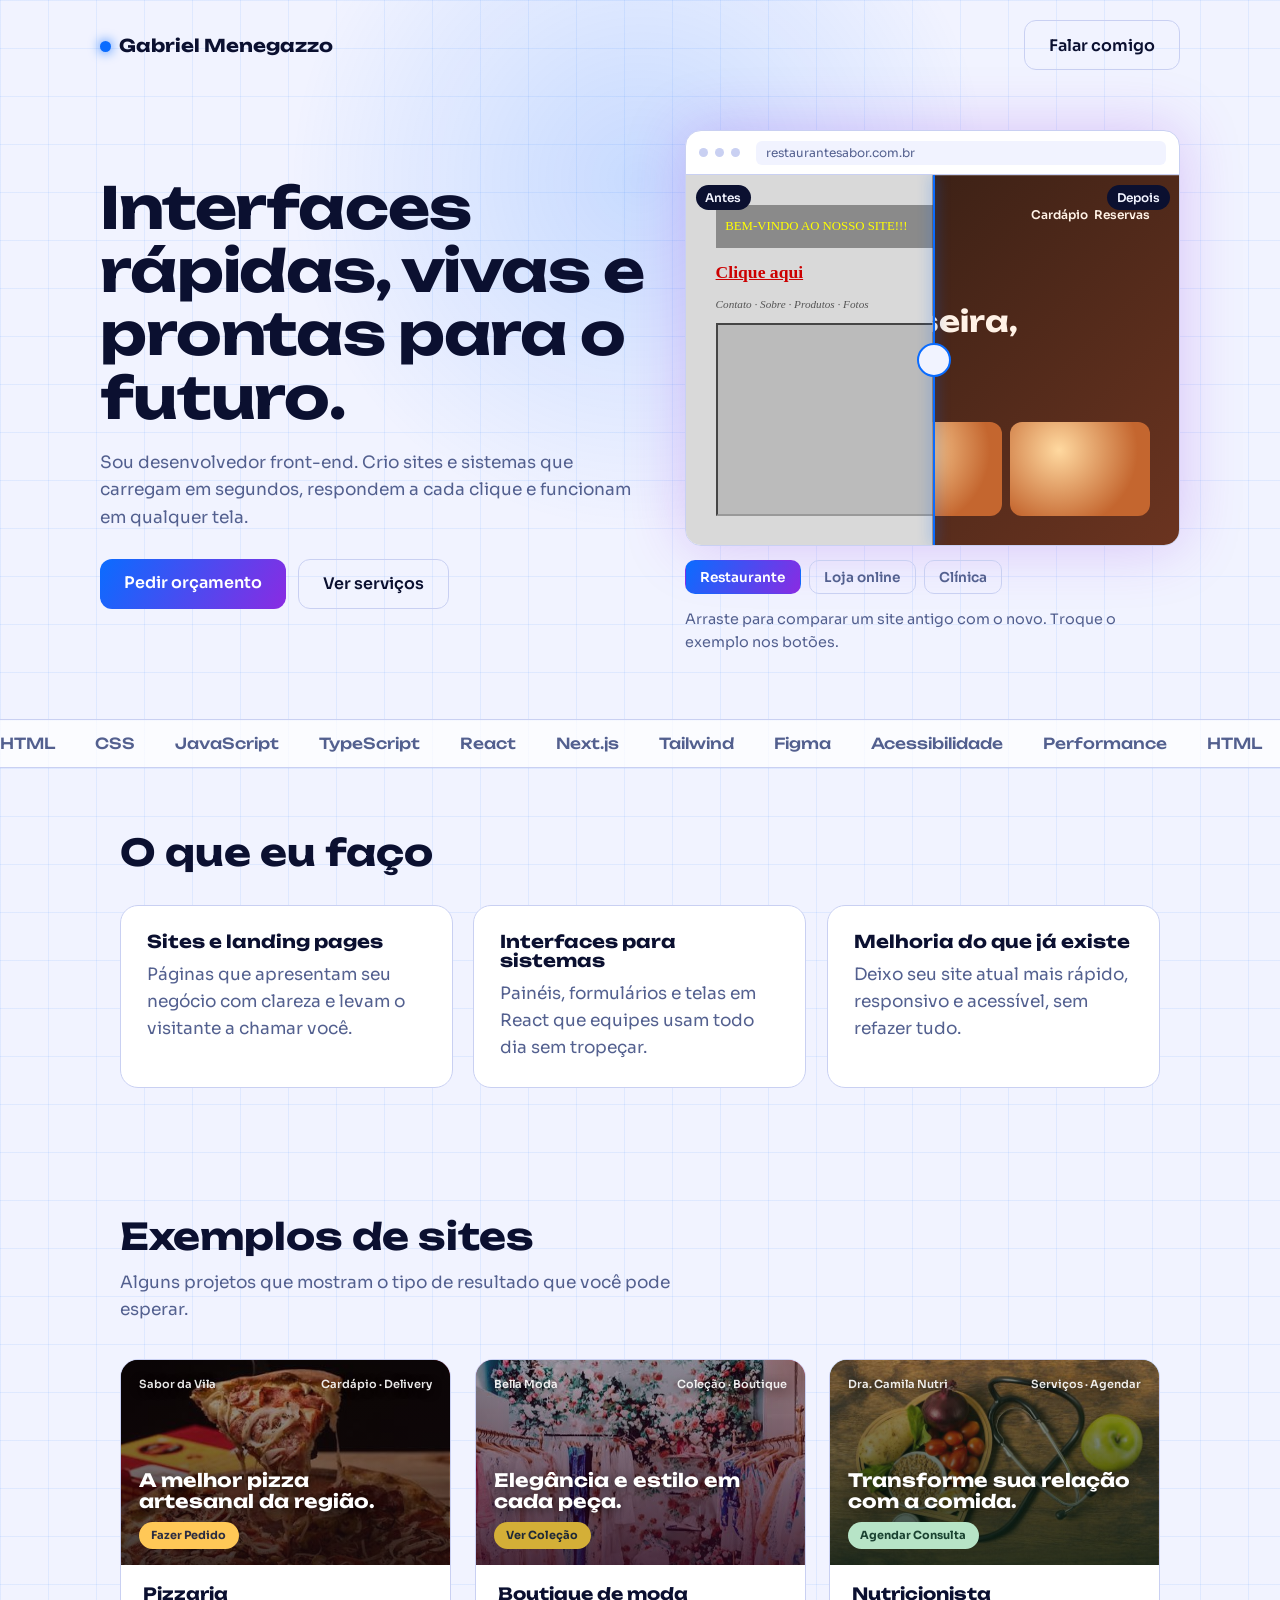
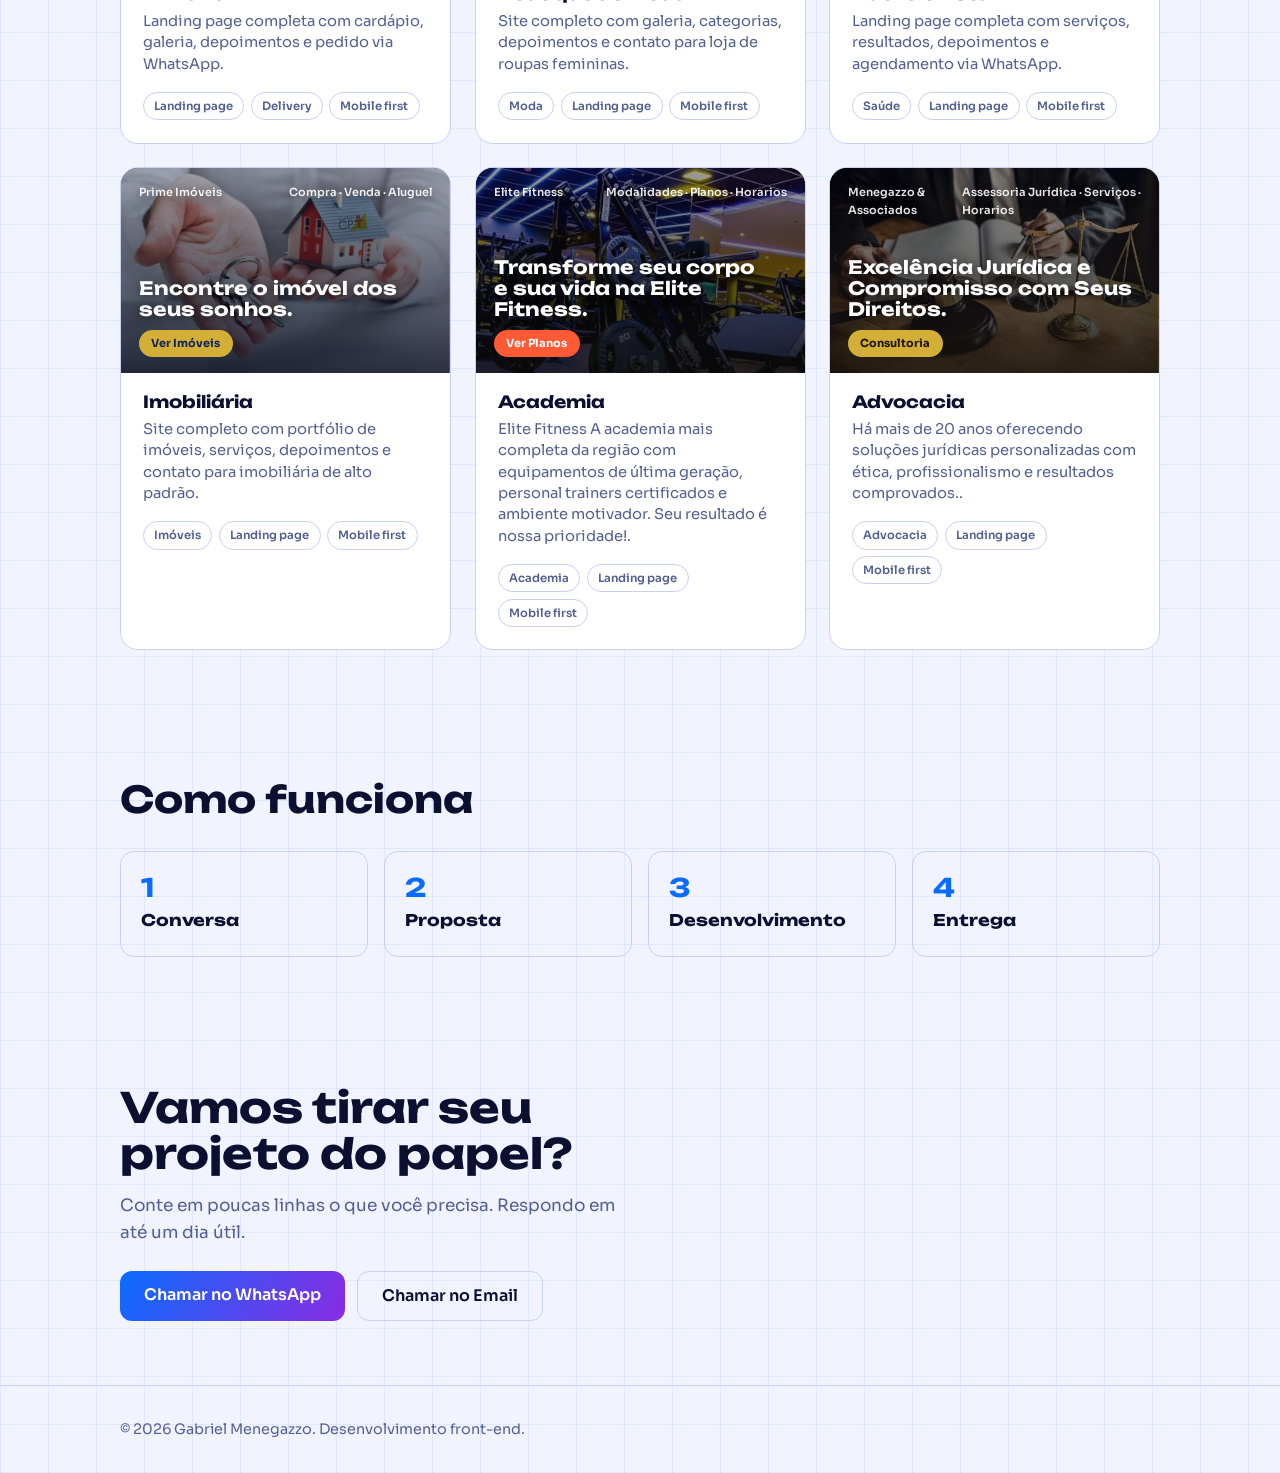
==== index.html @ 82e4b63a "Meu-Site" ====
<!doctype html>
<html lang="pt-BR">
  <head>
    <meta charset="utf-8" />
    <meta
      name="viewport"
      content="width=device-width, initial-scale=1, viewport-fit=cover"
    />
    <title>Gabriel Menegazzo · Desenvolvimento front-end</title>
    <link rel="preconnect" href="https://fonts.googleapis.com" />
    <link
      href="https://fonts.googleapis.com/css2?family=Unbounded:wght@500;700&family=Sora:wght@400;600&display=swap"
      rel="stylesheet"
    />
    <link rel="stylesheet" href="style.css" />
  </head>
  <body>
    <header class="top wrap">
      <a class="logo" href="#"><i></i>Gabriel Menegazzo</a>
      <a class="btn ghost" href="#contato">Falar comigo</a>
    </header>

    <main>
      <div class="wrap hero">
        <div>
          <h1
            id="h1"
            data-text="Interfaces rápidas, vivas e prontas para o futuro."
          >
            <span class="cursor">&nbsp;</span>
          </h1>
          <p>
            Sou desenvolvedor front-end. Crio sites e sistemas que carregam em
            segundos, respondem a cada clique e funcionam em qualquer tela.
          </p>
          <div class="cta">
            <a class="btn" href="#contato">Pedir orçamento</a>
            <a class="btn ghost" href="#servicos">Ver serviços</a>
          </div>
        </div>
        <div>
          <div class="tilt" id="heroTilt">
            <div class="browser">
              <div class="chrome">
                <i></i><i></i><i></i
                ><span id="url">restaurantesabor.com.br</span>
              </div>
              <div
                class="screens"
                style="--p: 50%"
                aria-label="Exemplos de sites"
              >
                <div class="pane before">
                  <div class="bar">BEM-VINDO AO NOSSO SITE!!!</div>
                  <b>Clique aqui</b><i>Contato · Sobre · Produtos · Fotos</i>
                  <div class="blk"></div>
                </div>
                <span class="tag l">Antes</span
                ><span class="tag r">Depois</span>
                <div class="knob"></div>
                <input
                  type="range"
                  min="0"
                  max="100"
                  value="50"
                  aria-label="Comparar antes e depois do site"
                />
                <div class="scr s1 on" data-url="restaurantesabor.com.br">
                  <div class="sn">
                    <span>Sabor da Serra</span
                    ><span>Cardápio&nbsp;&nbsp;Reservas</span>
                  </div>
                  <h4>Cozinha caseira, mesa cheia.</h4>
                  <span class="pill">Reservar mesa</span>
                  <div class="r3"><span></span><span></span><span></span></div>
                </div>
                <div class="scr s2" data-url="lojaurbana.com.br">
                  <div class="sn">
                    <span>Loja Urbana</span
                    ><span>Novidades&nbsp;&nbsp;Carrinho (2)</span>
                  </div>
                  <div class="r4">
                    <div><span></span><b></b></div>
                    <div><span></span><b></b></div>
                    <div><span></span><b></b></div>
                    <div><span></span><b></b></div>
                  </div>
                </div>
                <div class="scr s3" data-url="clinicavida.com.br">
                  <div class="sn">
                    <span>Clínica Vida</span
                    ><span>Especialidades&nbsp;&nbsp;Agendar</span>
                  </div>
                  <h4>Cuidado de verdade, sem fila.</h4>
                  <span class="pill t">Agendar consulta</span>
                  <div class="svc3">
                    <span>Clínico geral</span><span>Pediatria</span
                    ><span>Exames</span>
                  </div>
                </div>
              </div>
            </div>
            <div class="thumbs">
              <button type="button" aria-pressed="true">Restaurante</button
              ><button type="button" aria-pressed="false">Loja online</button
              ><button type="button" aria-pressed="false">Clínica</button>
            </div>
          </div>
          <p style="font-size: 0.9rem; margin: 0.9rem 0 0">
            Arraste para comparar um site antigo com o novo. Troque o exemplo
            nos botões.
          </p>
        </div>
      </div>

      <div class="ticker" aria-label="Tecnologias que uso">
        <div id="tk"></div>
      </div>

      <section id="servicos">
        <div class="wrap">
          <h2 class="t">O que eu faço</h2>
          <div class="svc">
            <div class="card tilt">
              <h3>Sites e landing pages</h3>
              <p>
                Páginas que apresentam seu negócio com clareza e levam o
                visitante a chamar você.
              </p>
            </div>
            <div class="card tilt">
              <h3>Interfaces para sistemas</h3>
              <p>
                Painéis, formulários e telas em React que equipes usam todo dia
                sem tropeçar.
              </p>
            </div>
            <div class="card tilt">
              <h3>Melhoria do que já existe</h3>
              <p>
                Deixo seu site atual mais rápido, responsivo e acessível, sem
                refazer tudo.
              </p>
            </div>
          </div>
        </div>
      </section>

      <section id="projetos">
        <div class="wrap">
          <h2 class="t">Exemplos de sites</h2>
          <p class="section-desc">
            Alguns projetos que mostram o tipo de resultado que você pode
            esperar.
          </p>

          <div class="projects">
            <a
              class="project-link"
              href="sabor-da-vila/"
              target="_blank"
              rel="noopener noreferrer"
            >
              <article class="project-card tilt">
                <div class="project-preview s-pizza">
                  <div class="sn">
                    <span>Sabor da Vila</span>
                    <span>Cardápio · Delivery</span>
                  </div>
                  <h4>A melhor pizza artesanal da região.</h4>
                  <span class="pill pizza">Fazer Pedido</span>
                </div>
                <div class="project-info">
                  <h3>Pizzaria</h3>
                  <p>
                    Landing page completa com cardápio, galeria, depoimentos e
                    pedido via WhatsApp.
                  </p>
                  <div class="tags">
                    <span>Landing page</span>
                    <span>Delivery</span>
                    <span>Mobile first</span>
                  </div>
                </div>
              </article>
            </a>

            <a
              class="project-link"
              href="bella-moda/"
              target="_blank"
              rel="noopener noreferrer"
            >
              <article class="project-card tilt">
                <div class="project-preview s-moda">
                  <div class="sn">
                    <span>Bella Moda</span>
                    <span>Coleção · Boutique</span>
                  </div>
                  <h4>Elegância e estilo em cada peça.</h4>
                  <span class="pill moda">Ver Coleção</span>
                </div>
                <div class="project-info">
                  <h3>Boutique de moda</h3>
                  <p>
                    Site completo com galeria, categorias, depoimentos e contato
                    para loja de roupas femininas.
                  </p>
                  <div class="tags">
                    <span>Moda</span>
                    <span>Landing page</span>
                    <span>Mobile first</span>
                  </div>
                </div>
              </article>
            </a>

            <a
              class="project-link"
              href="dra-camila-nutri/"
              target="_blank"
              rel="noopener noreferrer"
            >
              <article class="project-card tilt">
                <div class="project-preview s-nutri">
                  <div class="sn">
                    <span>Dra. Camila Nutri</span>
                    <span>Serviços · Agendar</span>
                  </div>
                  <h4>Transforme sua relação com a comida.</h4>
                  <span class="pill nutri">Agendar Consulta</span>
                </div>
                <div class="project-info">
                  <h3>Nutricionista</h3>
                  <p>
                    Landing page completa com serviços, resultados, depoimentos
                    e agendamento via WhatsApp.
                  </p>
                  <div class="tags">
                    <span>Saúde</span>
                    <span>Landing page</span>
                    <span>Mobile first</span>
                  </div>
                </div>
              </article>
            </a>

            <a
              class="project-link"
              href="prime-imoveis/"
              target="_blank"
              rel="noopener noreferrer"
            >
              <article class="project-card tilt">
                <div class="project-preview s-imovel">
                  <div class="sn">
                    <span>Prime Imóveis</span>
                    <span>Compra · Venda · Aluguel</span>
                  </div>
                  <h4>Encontre o imóvel dos seus sonhos.</h4>
                  <span class="pill imovel">Ver Imóveis</span>
                </div>
                <div class="project-info">
                  <h3>Imobiliária</h3>
                  <p>
                    Site completo com portfólio de imóveis, serviços,
                    depoimentos e contato para imobiliária de alto padrão.
                  </p>
                  <div class="tags">
                    <span>Imóveis</span>
                    <span>Landing page</span>
                    <span>Mobile first</span>
                  </div>
                </div>
              </article>
            </a>

            <a
              class="project-link"
              href="./academia/"
              target="_blank"
              rel="noopener noreferrer"
            >
              <article class="project-card tilt">
                <div class="project-preview s-academia">
                  <div class="sn">
                    <span>Elite Fitness</span>
                    <span>Modalidades · Planos · Horarios</span>
                  </div>
                  <h4>Transforme seu corpo e sua vida na Elite Fitness.</h4>
                  <span class="pill academia">Ver Planos</span>
                </div>
                <div class="project-info">
                  <h3>Academia</h3>
                  <p>
                    Elite Fitness A academia mais completa da região com
                    equipamentos de última geração, personal trainers
                    certificados e ambiente motivador. Seu resultado é nossa
                    prioridade!.
                  </p>
                  <div class="tags">
                    <span>Academia</span>
                    <span>Landing page</span>
                    <span>Mobile first</span>
                  </div>
                </div>
              </article>
            </a>

            <a
              class="project-link"
              href="./advocacia/"
              target="_blank"
              rel="noopener noreferrer"
            >
              <article class="project-card tilt">
                <div class="project-preview s-advocacia">
                  <div class="sn">
                    <span>Menegazzo & Associados</span>
                    <span>Assessoria Jurídica · Serviços · Horarios</span>
                  </div>
                  <h4>Excelência Jurídica e Compromisso com Seus Direitos.</h4>
                  <span class="pill advocacia">Consultoria</span>
                </div>
                <div class="project-info">
                  <h3>Advocacia</h3>
                  <p>
                    Há mais de 20 anos oferecendo soluções jurídicas
                    personalizadas com ética, profissionalismo e resultados
                    comprovados..
                  </p>
                  <div class="tags">
                    <span>Advocacia</span>
                    <span>Landing page</span>
                    <span>Mobile first</span>
                  </div>
                </div>
              </article>
            </a>
          </div>
        </div>
      </section>

      <section>
        <div class="wrap">
          <h2 class="t">Como funciona</h2>
          <ol class="steps">
            <li tabindex="0">
              <h3>Conversa</h3>
              <p>Entendo seu objetivo, seu público e o prazo.</p>
            </li>
            <li tabindex="0">
              <h3>Proposta</h3>
              <p>Você recebe escopo, valor e data de entrega por escrito.</p>
            </li>
            <li tabindex="0">
              <h3>Desenvolvimento</h3>
              <p>Mostro o andamento a cada etapa para você opinar cedo.</p>
            </li>
            <li tabindex="0">
              <h3>Entrega</h3>
              <p>Site publicado, testado no celular e com suporte inicial.</p>
            </li>
          </ol>
        </div>
      </section>

      <section id="contato">
        <div class="wrap contact">
          <h2>Vamos tirar seu projeto do papel?</h2>
          <p>
            Conte em poucas linhas o que você precisa. Respondo em até um dia
            útil.
          </p>
          <div class="cta">
            <a class="btn" id="zap2" href="https://wa.me/5549999310791"
              >Chamar no WhatsApp</a
            >
            <a
              class="btn ghost"
              href="https://mail.google.com/mail/?view=cm&to=gabrielmenegazzo12@gmail.com&su=Or%C3%A7amento%20de%20site"
              target="_blank"
              rel="noopener"
              >Chamar no Email</a
            >
          </div>
        </div>
      </section>
    </main>

    <footer>
      <div class="wrap">
        © 2026 Gabriel Menegazzo. Desenvolvimento front-end.
      </div>
    </footer>
    <script src="script.js"></script>
    <video class="bg-video" autoplay muted loop playsinline>
      <source src="./devcity-tech-background-motion.mp4" type="video/mp4" />
    </video>
  </body>
</html>
---- style.css ----
:root {
  color-scheme: dark;
  --bg: #070a1f;
  --surface: #0e1330;
  --ink: #e8ecff;
  --muted: #8f9ac4;
  --line: #232b5c;
  --a: #3df0ff;
  --b: #b45cff;
  --on-a: #04121a;
  --grid: rgba(61, 240, 255, 0.07);
  box-sizing: border-box;
  padding-top: env(safe-area-inset-top, 0px);
  padding-bottom: env(safe-area-inset-bottom, 0px);
}
@media (prefers-color-scheme: light) {
  :root:not([data-theme="dark"]) {
    color-scheme: light;
    --bg: #f1f3ff;
    --surface: #fff;
    --ink: #0b1030;
    --muted: #53608f;
    --line: #c9d0f2;
    --a: #0a6cff;
    --b: #8a2be2;
    --on-a: #fff;
    --grid: rgba(10, 108, 255, 0.08);
  }
}
:root[data-theme="light"] {
  color-scheme: light;
  --bg: #f1f3ff;
  --surface: #fff;
  --ink: #0b1030;
  --muted: #53608f;
  --line: #c9d0f2;
  --a: #0a6cff;
  --b: #8a2be2;
  --on-a: #fff;
  --grid: rgba(10, 108, 255, 0.08);
}
*,
*::before,
*::after {
  box-sizing: border-box;
}
html {
  scroll-behavior: smooth;
  scroll-padding-top: env(safe-area-inset-top, 0px);
}
body {
  margin: 0;
  background: var(--bg);
  color: var(--ink);
  font:
    400 1.0625rem/1.6 Sora,
    system-ui,
    sans-serif;
  overflow-x: hidden;
  background-image:
    linear-gradient(var(--grid) 1px, transparent 1px),
    linear-gradient(90deg, var(--grid) 1px, transparent 1px);
  background-size: 48px 48px;
}
body::before {
  content: "";
  position: fixed;
  inset: 0;
  pointer-events: none;
  z-index: 0;
  background: radial-gradient(
    500px circle at var(--gx, 50%) var(--gy, 20%),
    color-mix(in srgb, var(--a) 18%, transparent),
    transparent 70%
  );
}
main,
header,
footer {
  position: relative;
  z-index: 1;
}
h1,
h2,
h3 {
  font-family: Unbounded, Sora, system-ui, sans-serif;
  margin: 0;
  line-height: 1.1;
}
a {
  color: inherit;
}
:focus-visible {
  outline: 3px solid var(--a);
  outline-offset: 3px;
}
.wrap {
  max-width: 1080px;
  margin: 0 auto;
  padding: 0 1.25rem;
}
header.top {
  display: flex;
  justify-content: space-between;
  align-items: center;
  padding: 1.25rem 0;
}
.logo {
  font:
    700 1.1rem Unbounded,
    sans-serif;
  text-decoration: none;
}
.logo i {
  display: inline-block;
  width: 0.7rem;
  height: 0.7rem;
  background: var(--a);
  border-radius: 50%;
  margin-right: 0.5rem;
  box-shadow: 0 0 12px var(--a);
}
.btn {
  display: inline-block;
  border: 0;
  cursor: pointer;
  font:
    600 1rem Sora,
    sans-serif;
  background: linear-gradient(120deg, var(--a), var(--b));
  color: var(--on-a);
  padding: 0.85rem 1.5rem;
  border-radius: 12px;
  text-decoration: none;
  transition:
    transform 0.2s,
    box-shadow 0.2s;
}
.btn:hover {
  transform: translateY(-2px);
  box-shadow: 0 8px 28px color-mix(in srgb, var(--a) 40%, transparent);
}
.btn.ghost {
  background: none;
  color: var(--ink);
  border: 1px solid var(--line);
}
.btn.ghost:hover {
  border-color: var(--a);
}
.hero {
  display: grid;
  gap: 2.5rem;
  padding: 2.5rem 0 4rem;
  grid-template-columns: 1fr;
}
@media (min-width: 880px) {
  .hero {
    grid-template-columns: 1.1fr 1fr;
    align-items: center;
  }
}
.hero h1 {
  font-size: clamp(2rem, 5vw, 3.6rem);
  font-weight: 700;
  letter-spacing: -0.02em;
  min-height: 3.3em;
}
.hero p {
  color: var(--muted);
  max-width: 34rem;
  margin: 1.25rem 0 1.75rem;
}
.cta {
  display: flex;
  gap: 0.75rem;
  flex-wrap: wrap;
}
.tilt {
  transform-style: preserve-3d;
  transition: transform 0.15s ease-out;
  will-change: transform;
}
.cmp {
  position: relative;
  aspect-ratio: 4/3;
  border-radius: 20px;
  overflow: hidden;
  border: 1px solid var(--line);
  background: var(--surface);
  user-select: none;
  box-shadow: 0 0 60px color-mix(in srgb, var(--b) 25%, transparent);
}
.pane {
  position: absolute;
  inset: 0;
  padding: 6%;
  display: flex;
  flex-direction: column;
  gap: 0.6rem;
}
.before {
  background: #d9d9d9;
  color: #222;
  font-family: "Times New Roman", serif;
}
.before .bar {
  background: #8a8a8a;
  height: 14%;
  display: flex;
  align-items: center;
  padding: 0 0.6rem;
  font-size: 0.8rem;
  color: #ff0;
}
.before b {
  font-size: 1.1rem;
  color: #c00;
  text-decoration: underline;
}
.before i {
  font-size: 0.7rem;
  color: #555;
}
.before .blk {
  background: #bbb;
  flex: 1;
  border: 2px inset #999;
}
.after {
  background: var(--surface);
  clip-path: inset(0 0 0 var(--p, 50%));
}
.after .nav {
  display: flex;
  justify-content: space-between;
  font-size: 0.8rem;
  font-weight: 600;
}
.after h3 {
  font-size: clamp(1rem, 2.8vw, 1.5rem);
}
.after .row {
  display: grid;
  grid-template-columns: repeat(3, 1fr);
  gap: 0.5rem;
  flex: 1;
}
.after .row span {
  background: var(--bg);
  border-radius: 10px;
  border: 1px solid var(--line);
}
.after .row span:first-child {
  background: linear-gradient(135deg, var(--a), var(--b));
}
.tag {
  position: absolute;
  top: 0.6rem;
  padding: 0.2rem 0.6rem;
  border-radius: 999px;
  font-size: 0.75rem;
  font-weight: 600;
  background: var(--ink);
  color: var(--bg);
  z-index: 2;
}
.tag.l {
  left: 0.6rem;
}
.tag.r {
  right: 0.6rem;
}
.cmp input {
  position: absolute;
  inset: 0;
  width: 100%;
  height: 100%;
  opacity: 0;
  cursor: ew-resize;
  margin: 0;
  z-index: 3;
}
.knob {
  position: absolute;
  top: 0;
  bottom: 0;
  left: var(--p, 50%);
  width: 2px;
  background: var(--a);
  box-shadow: 0 0 14px var(--a);
  z-index: 2;
  pointer-events: none;
}
.knob::after {
  content: "";
  position: absolute;
  top: 50%;
  left: 50%;
  width: 34px;
  height: 34px;
  transform: translate(-50%, -50%);
  border-radius: 50%;
  background: var(--bg);
  border: 2px solid var(--a);
}
.cmp:focus-within {
  outline: 3px solid var(--a);
}
.browser {
  border-radius: 16px;
  overflow: hidden;
  border: 1px solid var(--line);
  background: var(--surface);
  box-shadow: 0 0 60px color-mix(in srgb, var(--b) 25%, transparent);
}
.chrome {
  display: flex;
  align-items: center;
  gap: 0.4rem;
  padding: 0.6rem 0.8rem;
  border-bottom: 1px solid var(--line);
}
.chrome i {
  width: 0.6rem;
  height: 0.6rem;
  border-radius: 50%;
  background: var(--line);
}
.chrome span {
  margin-left: 0.6rem;
  flex: 1;
  font-size: 0.75rem;
  color: var(--muted);
  background: var(--bg);
  border-radius: 6px;
  padding: 0.15rem 0.6rem;
  white-space: nowrap;
  overflow: hidden;
  text-overflow: ellipsis;
}
.screens {
  position: relative;
  aspect-ratio: 4/3;
  overflow: hidden;
}
.screens input {
  position: absolute;
  inset: 0;
  width: 100%;
  height: 100%;
  opacity: 0;
  cursor: ew-resize;
  margin: 0;
  z-index: 3;
}
.screens:focus-within {
  outline: 3px solid var(--a);
  outline-offset: -3px;
}
.scr {
  position: absolute;
  inset: 0;
  padding: 6%;
  display: flex;
  flex-direction: column;
  gap: 0.7rem;
  opacity: 0;
  transform: scale(0.97);
  transition:
    opacity 0.5s,
    transform 0.5s;
  pointer-events: none;
}
.scr.on {
  opacity: 1;
  transform: none;
}
.scr {
  clip-path: inset(0 0 0 var(--p, 50%));
}
.sn {
  display: flex;
  justify-content: space-between;
  font-size: 0.75rem;
  font-weight: 600;
}
.s1 {
  background: linear-gradient(135deg, #2b1a12, #6b3420);
  color: #fff2e6;
}
.s1 h4 {
  margin: auto 0 0;
  font:
    700 clamp(1.1rem, 3.4vw, 1.8rem)/1.1 Unbounded,
    sans-serif;
  max-width: 14ch;
}
.pill {
  align-self: flex-start;
  background: #ffb347;
  color: #2b1a12;
  font-size: 0.75rem;
  font-weight: 600;
  padding: 0.35rem 0.9rem;
  border-radius: 99px;
}
.r3 {
  display: grid;
  grid-template-columns: repeat(3, 1fr);
  gap: 0.5rem;
  height: 30%;
}
.r3 span {
  border-radius: 12px;
  background: radial-gradient(circle at 35% 30%, #ffd9a0, #c4662f 70%);
}
.s2 {
  background: #f6f4ef;
  color: #1b1b1b;
}
.r4 {
  flex: 1;
  display: grid;
  grid-template-columns: repeat(2, 1fr);
  gap: 0.6rem;
}
.r4 > div {
  display: flex;
  flex-direction: column;
  gap: 0.35rem;
}
.r4 span {
  flex: 1;
  border-radius: 12px;
  background: linear-gradient(135deg, #ff6b6b, #ffb199);
}
.r4 > div:nth-child(2) span {
  background: linear-gradient(135deg, #2f4bff, #8fa2ff);
}
.r4 > div:nth-child(3) span {
  background: linear-gradient(135deg, #1db98a, #9be7cf);
}
.r4 > div:nth-child(4) span {
  background: linear-gradient(135deg, #ffd23f, #fff0a8);
}
.r4 b {
  height: 0.5rem;
  width: 55%;
  border-radius: 4px;
  background: #1b1b1b33;
}
.s3 {
  background: linear-gradient(160deg, #e3f6f3, #f8fffd);
  color: #0d3b3a;
}
.s3 h4 {
  margin: auto 0 0;
  font:
    700 clamp(1.1rem, 3.4vw, 1.8rem)/1.1 Unbounded,
    sans-serif;
  max-width: 15ch;
}
.pill.t {
  background: #0f9d8a;
  color: #fff;
}
.svc3 {
  display: grid;
  grid-template-columns: repeat(3, 1fr);
  gap: 0.5rem;
  height: 30%;
}
.svc3 span {
  position: relative;
  display: flex;
  align-items: flex-end;
  justify-content: center;
  padding: 0.35rem;
  border-radius: 12px;
  background: #fff;
  border: 1px solid #bfe5df;
  font-size: 0.65rem;
  font-weight: 600;
}
.svc3 span::before {
  content: "";
  position: absolute;
  left: 50%;
  top: 38%;
  width: 1.1rem;
  height: 1.1rem;
  transform: translate(-50%, -50%);
  background:
    linear-gradient(#0f9d8a, #0f9d8a) center/100% 30% no-repeat,
    linear-gradient(#0f9d8a, #0f9d8a) center/30% 100% no-repeat;
}
.thumbs {
  display: flex;
  gap: 0.5rem;
  margin-top: 0.9rem;
  flex-wrap: wrap;
}
.thumbs button {
  font:
    600 0.85rem Sora,
    sans-serif;
  color: var(--muted);
  background: none;
  border: 1px solid var(--line);
  border-radius: 10px;
  padding: 0.45rem 0.9rem;
  cursor: pointer;
}
.thumbs button[aria-pressed="true"] {
  color: var(--on-a);
  background: linear-gradient(120deg, var(--a), var(--b));
  border-color: transparent;
}
.ticker {
  overflow: hidden;
  border-block: 1px solid var(--line);
  padding: 0.9rem 0;
  background: color-mix(in srgb, var(--surface) 70%, transparent);
}
.ticker div {
  display: flex;
  gap: 2.5rem;
  width: max-content;
  animation: tk 28s linear infinite;
  font:
    500 0.95rem Unbounded,
    sans-serif;
  color: var(--muted);
}
.ticker:hover div {
  animation-play-state: paused;
}
@keyframes tk {
  to {
    transform: translateX(-50%);
  }
}
section {
  padding: 4rem 0;
}
h2.t {
  font-size: clamp(1.5rem, 3.6vw, 2.3rem);
  margin-bottom: 2rem;
  max-width: 30rem;
}
.svc {
  display: grid;
  gap: 1.25rem;
  grid-template-columns: repeat(auto-fit, minmax(250px, 1fr));
  perspective: 900px;
}
.card {
  position: relative;
  padding: 1.6rem;
  border-radius: 18px;
  background: var(--surface);
  border: 1px solid var(--line);
  overflow: hidden;
}
.card::before {
  content: "";
  position: absolute;
  inset: 0;
  background: radial-gradient(
    220px circle at var(--mx, 50%) var(--my, 50%),
    color-mix(in srgb, var(--a) 22%, transparent),
    transparent 70%
  );
  opacity: 0;
  transition: opacity 0.25s;
}
.card:hover::before {
  opacity: 1;
}
.card > * {
  position: relative;
}
.card h3 {
  font-size: 1.1rem;
  margin-bottom: 0.6rem;
}
.card p {
  margin: 0;
  color: var(--muted);
}
.calc {
  display: grid;
  gap: 1.5rem;
  grid-template-columns: 1fr;
  padding: 1.5rem;
  border-radius: 20px;
  border: 1px solid var(--line);
  background: var(--surface);
}
@media (min-width: 800px) {
  .calc {
    grid-template-columns: 1.2fr 1fr;
    padding: 2rem;
  }
}
.calc fieldset {
  border: 0;
  padding: 0;
  margin: 0 0 1.25rem;
}
.calc legend {
  font-weight: 600;
  margin-bottom: 0.6rem;
}
.opts {
  display: flex;
  flex-wrap: wrap;
  gap: 0.5rem;
}
.opts label {
  cursor: pointer;
}
.opts input {
  position: absolute;
  opacity: 0;
}
.opts span {
  display: inline-block;
  padding: 0.5rem 1rem;
  border-radius: 10px;
  border: 1px solid var(--line);
  transition: 0.2s;
}
.opts input:checked + span {
  background: linear-gradient(120deg, var(--a), var(--b));
  color: var(--on-a);
  border-color: transparent;
  font-weight: 600;
}
.opts input:focus-visible + span {
  outline: 3px solid var(--a);
  outline-offset: 2px;
}
.calc input[type="range"] {
  width: 100%;
  accent-color: var(--a);
}
.out {
  border-radius: 14px;
  padding: 1.5rem;
  background: var(--bg);
  border: 1px solid var(--line);
  display: flex;
  flex-direction: column;
  justify-content: center;
  gap: 0.4rem;
}
.out small {
  color: var(--muted);
}
.out strong {
  font:
    700 clamp(1.8rem, 5vw, 2.6rem) Unbounded,
    sans-serif;
  color: var(--a);
}
.out em {
  font-style: normal;
  margin-bottom: 1rem;
}
.steps {
  list-style: none;
  margin: 0;
  padding: 0;
  display: grid;
  gap: 1rem;
  counter-reset: s;
  grid-template-columns: repeat(auto-fit, minmax(210px, 1fr));
}
.steps li {
  counter-increment: s;
  padding: 1.25rem;
  border-radius: 14px;
  border: 1px solid var(--line);
  cursor: pointer;
  transition: 0.25s;
}
.steps li::before {
  content: counter(s);
  font:
    700 1.6rem Unbounded,
    sans-serif;
  color: var(--a);
}
.steps h3 {
  font-size: 1rem;
  margin: 0.4rem 0;
}
.steps p {
  margin: 0;
  color: var(--muted);
  font-size: 0.95rem;
  max-height: 0;
  opacity: 0;
  overflow: hidden;
  transition: 0.3s;
}
.steps li:hover,
.steps li:focus-within,
.steps li.on {
  border-color: var(--a);
  background: var(--surface);
}
.steps li:hover p,
.steps li:focus-within p,
.steps li.on p {
  max-height: 6rem;
  opacity: 1;
}
.contact h2 {
  font-size: clamp(1.6rem, 4vw, 2.6rem);
  max-width: 34rem;
  margin-bottom: 1rem;
}
.contact p {
  color: var(--muted);
  max-width: 32rem;
  margin: 0 0 1.5rem;
}
footer {
  padding: 2rem 0;
  color: var(--muted);
  font-size: 0.9rem;
  border-top: 1px solid var(--line);
}
.cursor {
  display: inline-block;
  width: 0.5ch;
  background: var(--a);
  margin-left: 2px;
  animation: bl 1s steps(1) infinite;
}
@keyframes bl {
  50% {
    opacity: 0;
  }
}
@media (prefers-reduced-motion: reduce) {
  .ticker div,
  .cursor {
    animation: none;
  }
  .tilt,
  .btn,
  .steps p {
    transition: none;
  }
  html {
    scroll-behavior: auto;
  }
}

.bg-video {
  position: fixed;
  inset: 0;
  width: 100%;
  height: 100%;
  object-fit: cover;
  z-index: -1;
  filter: brightness(0.35);
}
@media (prefers-reduced-motion: reduce) {
  .bg-video {
    display: none;
  }
}

/* ===== Catálogo de projetos ===== */
.section-desc {
  color: var(--muted);
  max-width: 36rem;
  margin: -1.2rem 0 2.2rem;
}

.projects {
  display: grid;
  gap: 1.5rem;
  grid-template-columns: repeat(auto-fit, minmax(280px, 1fr));
  perspective: 1000px;
}

.project-link {
  display: flex;
  text-decoration: none;
  color: inherit;
  cursor: pointer;
}

.project-card {
  background: var(--surface);
  border: 1px solid var(--line);
  border-radius: 18px;
  overflow: hidden;
  display: flex;
  flex-direction: column;
  width: 100%;
  transition:
    transform 0.2s,
    box-shadow 0.2s;
}

.project-card:hover {
  box-shadow: 0 12px 40px color-mix(in srgb, var(--a) 18%, transparent);
}

.project-preview {
  aspect-ratio: 16 / 10;
  padding: 1rem 1.1rem;
  display: flex;
  flex-direction: column;
  gap: 0.6rem;
  position: relative;
}

.project-preview .sn {
  font-size: 0.7rem;
}

.project-preview h4 {
  margin: auto 0 0;
  font:
    700 1.15rem/1.15 Unbounded,
    sans-serif;
  max-width: 14ch;
}

.project-preview .pill {
  align-self: flex-start;
  font-size: 0.7rem;
  padding: 0.3rem 0.8rem;
}

.project-preview .r4.mini {
  flex: 1;
  display: grid;
  grid-template-columns: repeat(2, 1fr);
  gap: 0.45rem;
  margin-top: 0.4rem;
}

.project-preview .r4.mini span {
  border-radius: 10px;
  height: 100%;
  min-height: 2.2rem;
}

.project-preview .r4.mini > div:nth-child(1) span {
  background: linear-gradient(135deg, #ff6b6b, #ffb199);
}
.project-preview .r4.mini > div:nth-child(2) span {
  background: linear-gradient(135deg, #2f4bff, #8fa2ff);
}
.project-preview .r4.mini > div:nth-child(3) span {
  background: linear-gradient(135deg, #1db98a, #9be7cf);
}
.project-preview .r4.mini > div:nth-child(4) span {
  background: linear-gradient(135deg, #ffd23f, #fff0a8);
}

.s1 {
  background: linear-gradient(135deg, #2b1a12, #6b3420);
  color: #fff2e6;
}
.s2 {
  background: #f6f4ef;
  color: #1b1b1b;
}
.s3 {
  background: linear-gradient(160deg, #e3f6f3, #f8fffd);
  color: #0d3b3a;
}
.s4 {
  background: linear-gradient(145deg, #1a1f2e, #2d3548);
  color: #e8ecff;
}
.s4 .pill.dark {
  background: var(--a);
  color: var(--on-a);
}

.project-info {
  padding: 1.25rem 1.35rem 1.4rem;
  display: flex;
  flex-direction: column;
  gap: 0.45rem;
  flex: 1;
}

.project-info h3 {
  font-size: 1.05rem;
}

.project-info p {
  margin: 0;
  color: var(--muted);
  font-size: 0.92rem;
  line-height: 1.45;
}

.tags {
  display: flex;
  flex-wrap: wrap;
  gap: 0.4rem;
  margin-top: 0.6rem;
}

.tags span {
  font-size: 0.72rem;
  font-weight: 600;
  padding: 0.25rem 0.65rem;
  border-radius: 999px;
  border: 1px solid var(--line);
  color: var(--muted);
}

.s-pizza {
  background: linear-gradient(145deg, #2b2d42 0%, #c1121f 60%, #e63946 100%);
  color: #fff;
}
.s-pizza .sn {
  color: rgba(255, 255, 255, 0.9);
}
.s-pizza h4 {
  color: #fff;
  max-width: 16ch;
}
.s-pizza .pill.pizza {
  background: #ffc857;
  color: #2b2d42;
  font-weight: 700;
}

.s-nutri {
  background: linear-gradient(145deg, #1b4332 0%, #2d6a4f 55%, #52b788 100%);
  color: #fff;
}
.s-nutri .sn {
  color: rgba(255, 255, 255, 0.9);
}
.s-nutri h4 {
  color: #fff;
  max-width: 18ch;
}
.s-nutri .pill.nutri {
  background: #b7e4c7;
  color: #1b4332;
  font-weight: 700;
}

.s-moda {
  background: linear-gradient(145deg, #9f1652 0%, #be185d 50%, #db2777 100%);
  color: #fff;
}
.s-moda .sn {
  color: rgba(255, 255, 255, 0.9);
}
.s-moda h4 {
  color: #fff;
  max-width: 16ch;
}
.s-moda .pill.moda {
  background: #d4af37;
  color: #1f2937;
  font-weight: 700;
}

.s-imovel {
  background: linear-gradient(145deg, #0a1a3e 0%, #0f2557 50%, #1a3a7a 100%);
  color: #fff;
}
.s-imovel .sn {
  color: rgba(255, 255, 255, 0.9);
}
.s-imovel h4 {
  color: #fff;
  max-width: 16ch;
}
.s-imovel .pill.imovel {
  background: #d4af37;
  color: #0f2557;
  font-weight: 700;
}
.project-preview {
  background-size: cover;
  background-position: center;
  background-repeat: no-repeat;
  overflow: hidden;
}
.project-preview .sn,
.project-preview h4,
.project-preview .pill {
  position: relative;
  z-index: 1;
}
.project-preview h4,
.project-preview .sn {
  text-shadow: 0 2px 10px rgba(0, 0, 0, 0.55);
}

.s-pizza {
  background-image:
    linear-gradient(180deg, rgba(20,8,10,.35) 0%, rgba(20,8,10,.82) 100%),
    url("img/pizzaria.jpg"),
    linear-gradient(145deg, #2b2d42 0%, #c1121f 60%, #e63946 100%);
}
.s-moda {
  background-image:
    linear-gradient(180deg, rgba(40,5,25,.35) 0%, rgba(40,5,25,.82) 100%),
    url("./img/botique.jpg"),
    linear-gradient(145deg, #9f1652 0%, #be185d 50%, #db2777 100%);
}
.s-nutri {
  background-image:
    linear-gradient(180deg, rgba(8,30,20,.35) 0%, rgba(8,30,20,.82) 100%),
    url("img/nutricionista.jpg"),
    linear-gradient(145deg, #1b4332 0%, #2d6a4f 55%, #52b788 100%);
}
.s-imovel {
  background-image:
    linear-gradient(180deg, rgba(5,12,32,.35) 0%, rgba(5,12,32,.85) 100%),
    url("img/imobiliaria.jpg"),
    linear-gradient(145deg, #0a1a3e 0%, #0f2557 50%, #1a3a7a 100%);
}
.s-academia {
  background-image:
    linear-gradient(180deg, rgba(10,10,10,.35) 0%, rgba(10,10,10,.85) 100%),
    url("./img/academia.jpg"),
    linear-gradient(145deg, #111 0%, #3a0d0d 55%, #b3261e 100%);
  color: #fff;
}
.s-academia .sn { color: rgba(255,255,255,.9); }
.s-academia h4 { color: #fff; max-width: 16ch; }
.s-academia .pill.academia { background: #ff5a36; color: #fff; font-weight: 700; }

.s-advocacia {
  background-image:
    linear-gradient(180deg, rgba(14,10,6,.35) 0%, rgba(14,10,6,.85) 100%),
    url("img/advocacia.jpg"),
    linear-gradient(145deg, #1c1409 0%, #3b2a12 55%, #6b4b1c 100%);
  color: #fff;
}
.s-advocacia .sn { color: rgba(255,255,255,.9); }
.s-advocacia h4 { color: #fff; max-width: 18ch; }
.s-advocacia .pill.advocacia { background: #d4af37; color: #1c1409; font-weight: 700; }
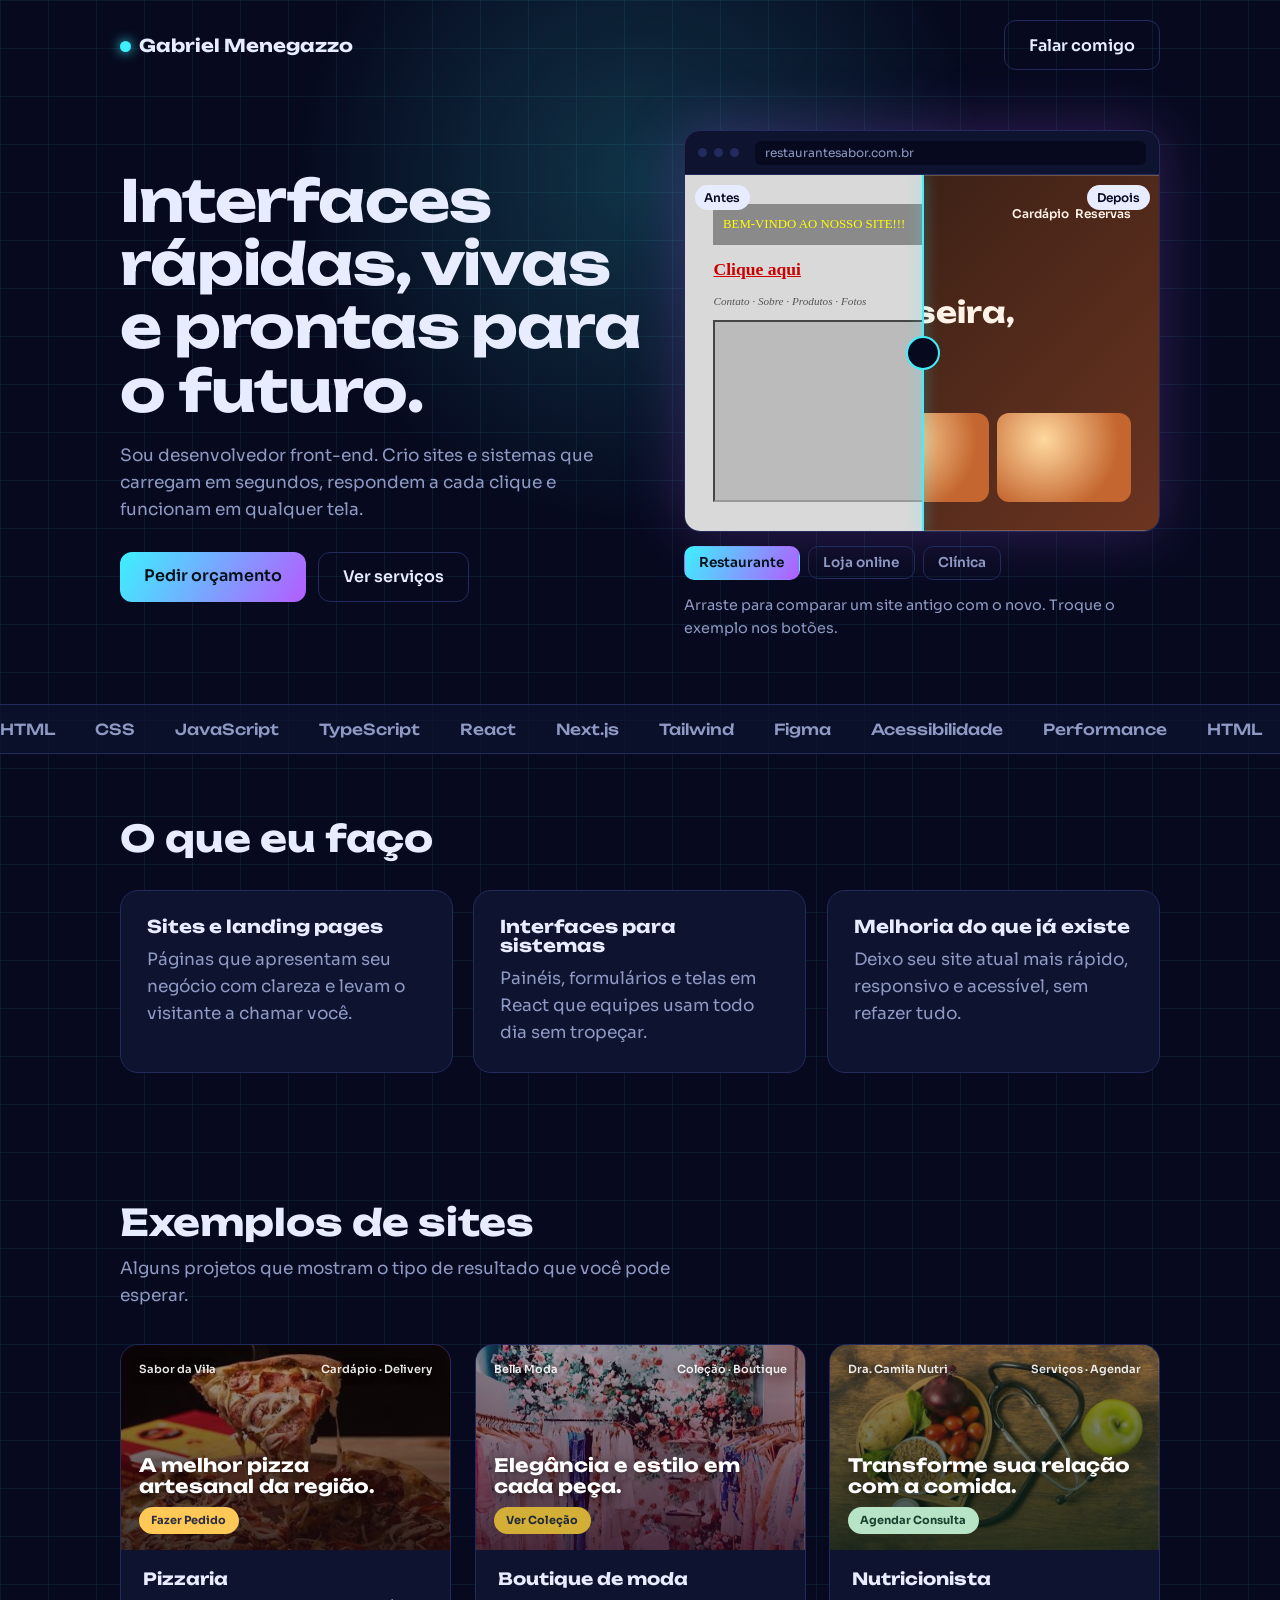
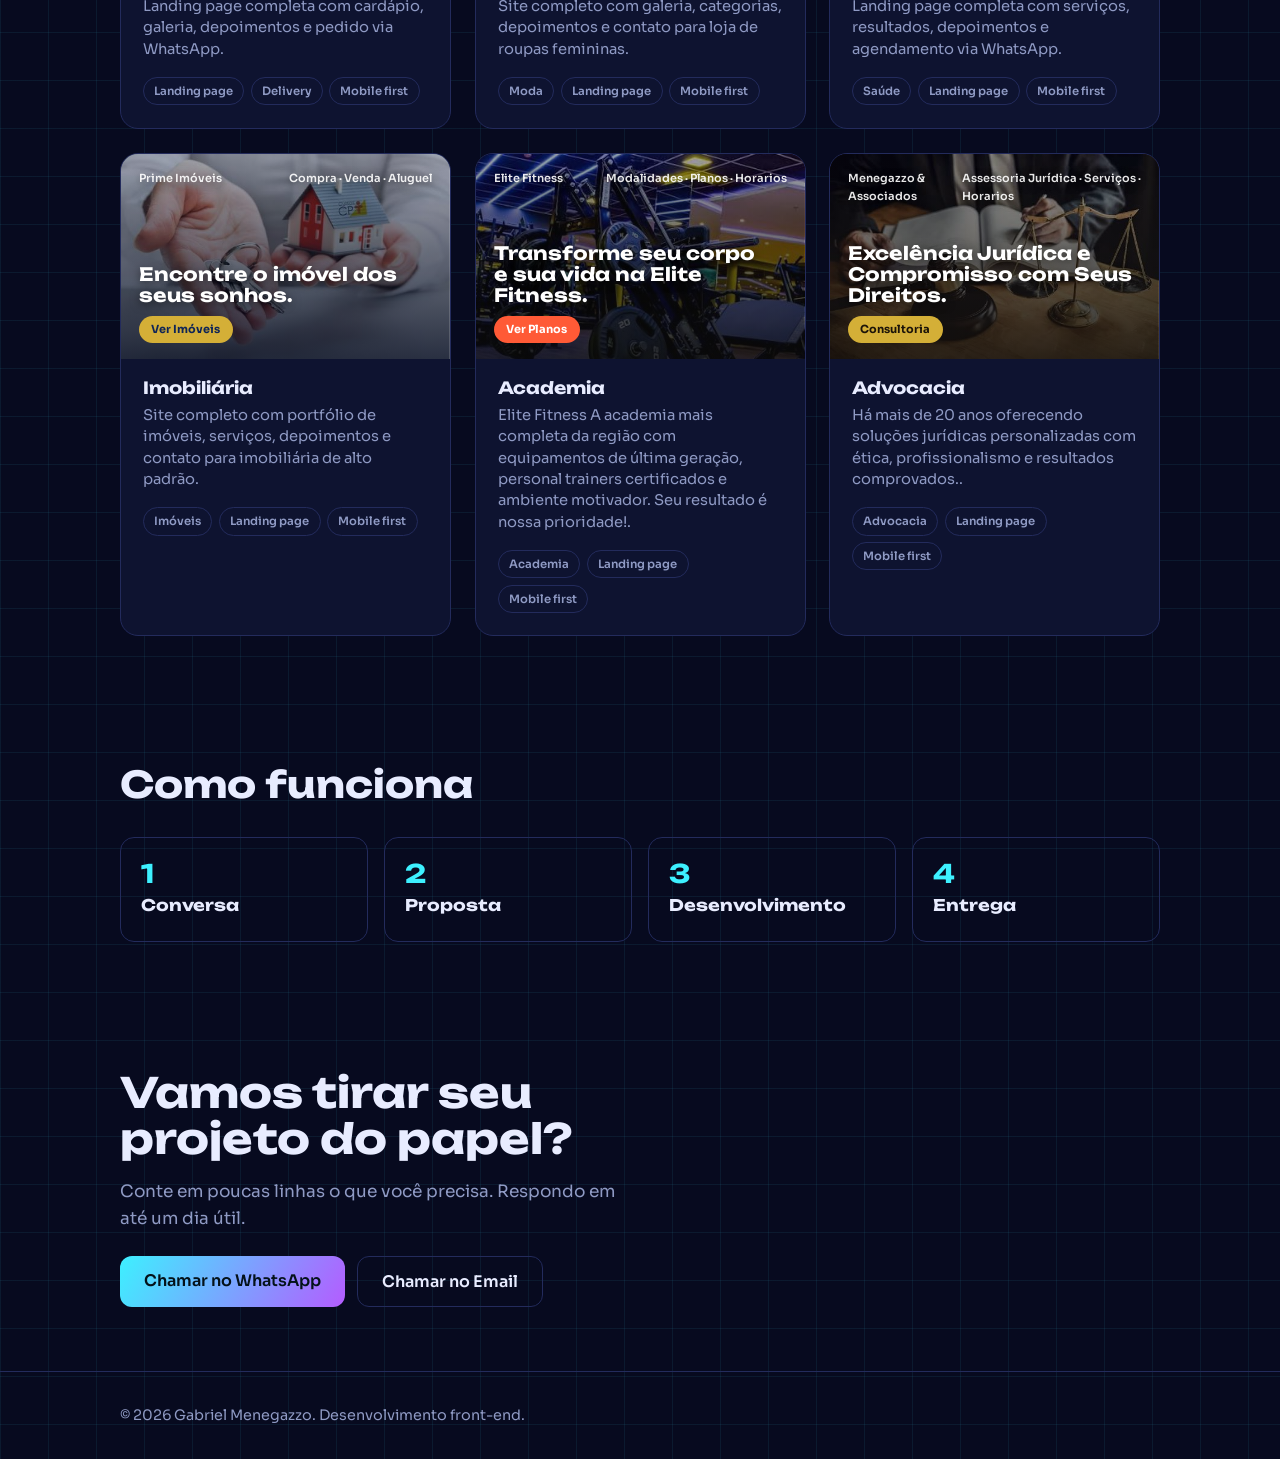
==== commit cfb3c423: "24/11/2026" ====
--- a/index.html
+++ b/index.html
@@ -6,13 +6,15 @@
       name="viewport"
       content="width=device-width, initial-scale=1, viewport-fit=cover"
     />
+    <meta name="color-scheme" content="dark" />
+    <meta name="theme-color" content="#070a1f" />
     <title>Gabriel Menegazzo · Desenvolvimento front-end</title>
     <link rel="preconnect" href="https://fonts.googleapis.com" />
     <link
       href="https://fonts.googleapis.com/css2?family=Unbounded:wght@500;700&family=Sora:wght@400;600&display=swap"
       rel="stylesheet"
     />
-    <link rel="stylesheet" href="style.css" />
+    <link rel="stylesheet" href="style.css?v=2" />
   </head>
   <body>
     <header class="top wrap">
@@ -393,7 +395,7 @@
         © 2026 Gabriel Menegazzo. Desenvolvimento front-end.
       </div>
     </footer>
-    <script src="script.js"></script>
+    <script src="script.js?v=2"></script>
     <video class="bg-video" autoplay muted loop playsinline>
       <source src="./devcity-tech-background-motion.mp4" type="video/mp4" />
     </video>
--- a/style.css
+++ b/style.css
@@ -13,32 +13,6 @@
   padding-top: env(safe-area-inset-top, 0px);
   padding-bottom: env(safe-area-inset-bottom, 0px);
 }
-@media (prefers-color-scheme: light) {
-  :root:not([data-theme="dark"]) {
-    color-scheme: light;
-    --bg: #f1f3ff;
-    --surface: #fff;
-    --ink: #0b1030;
-    --muted: #53608f;
-    --line: #c9d0f2;
-    --a: #0a6cff;
-    --b: #8a2be2;
-    --on-a: #fff;
-    --grid: rgba(10, 108, 255, 0.08);
-  }
-}
-:root[data-theme="light"] {
-  color-scheme: light;
-  --bg: #f1f3ff;
-  --surface: #fff;
-  --ink: #0b1030;
-  --muted: #53608f;
-  --line: #c9d0f2;
-  --a: #0a6cff;
-  --b: #8a2be2;
-  --on-a: #fff;
-  --grid: rgba(10, 108, 255, 0.08);
-}
 *,
 *::before,
 *::after {
@@ -103,7 +77,7 @@
   display: flex;
   justify-content: space-between;
   align-items: center;
-  padding: 1.25rem 0;
+  padding: 1.25rem 1.25rem;
 }
 .logo {
   font:
@@ -151,7 +125,7 @@
 .hero {
   display: grid;
   gap: 2.5rem;
-  padding: 2.5rem 0 4rem;
+  padding: 2.5rem 1.25rem 4rem;
   grid-template-columns: 1fr;
 }
 @media (min-width: 880px) {
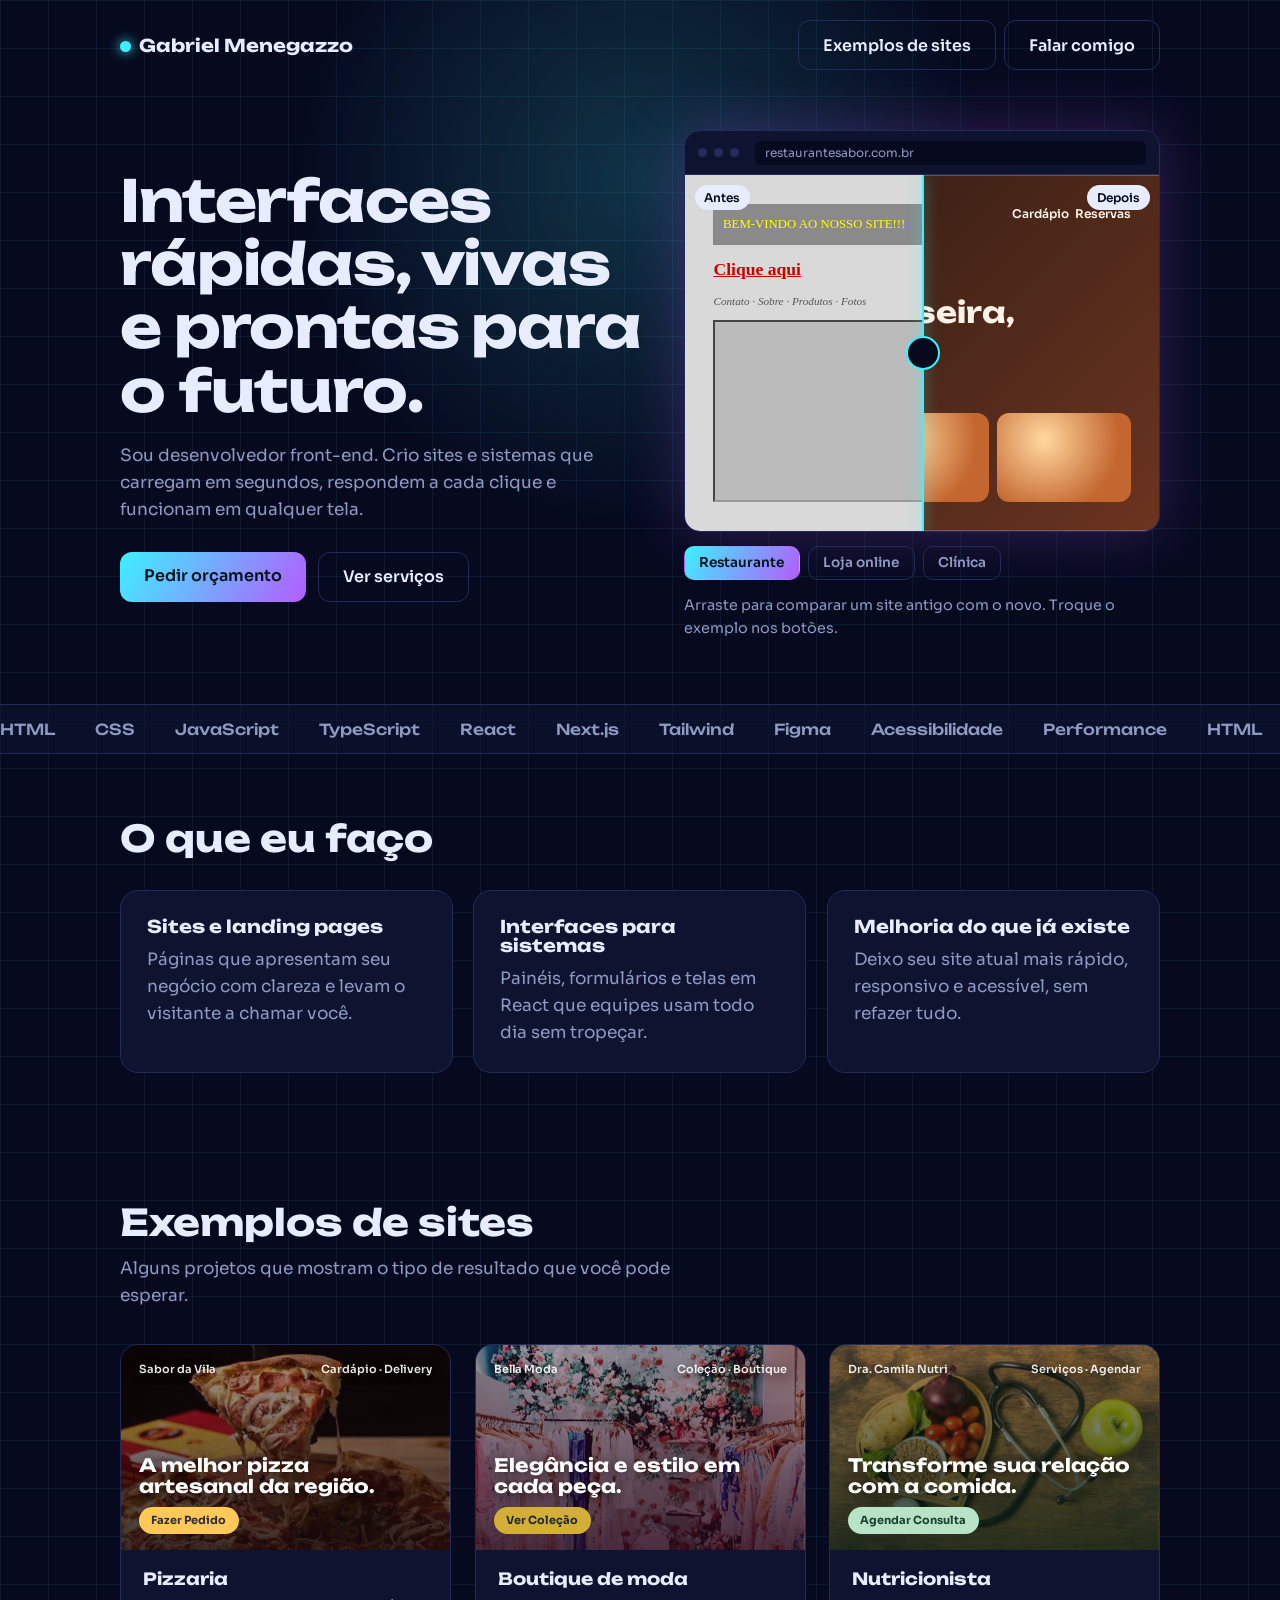
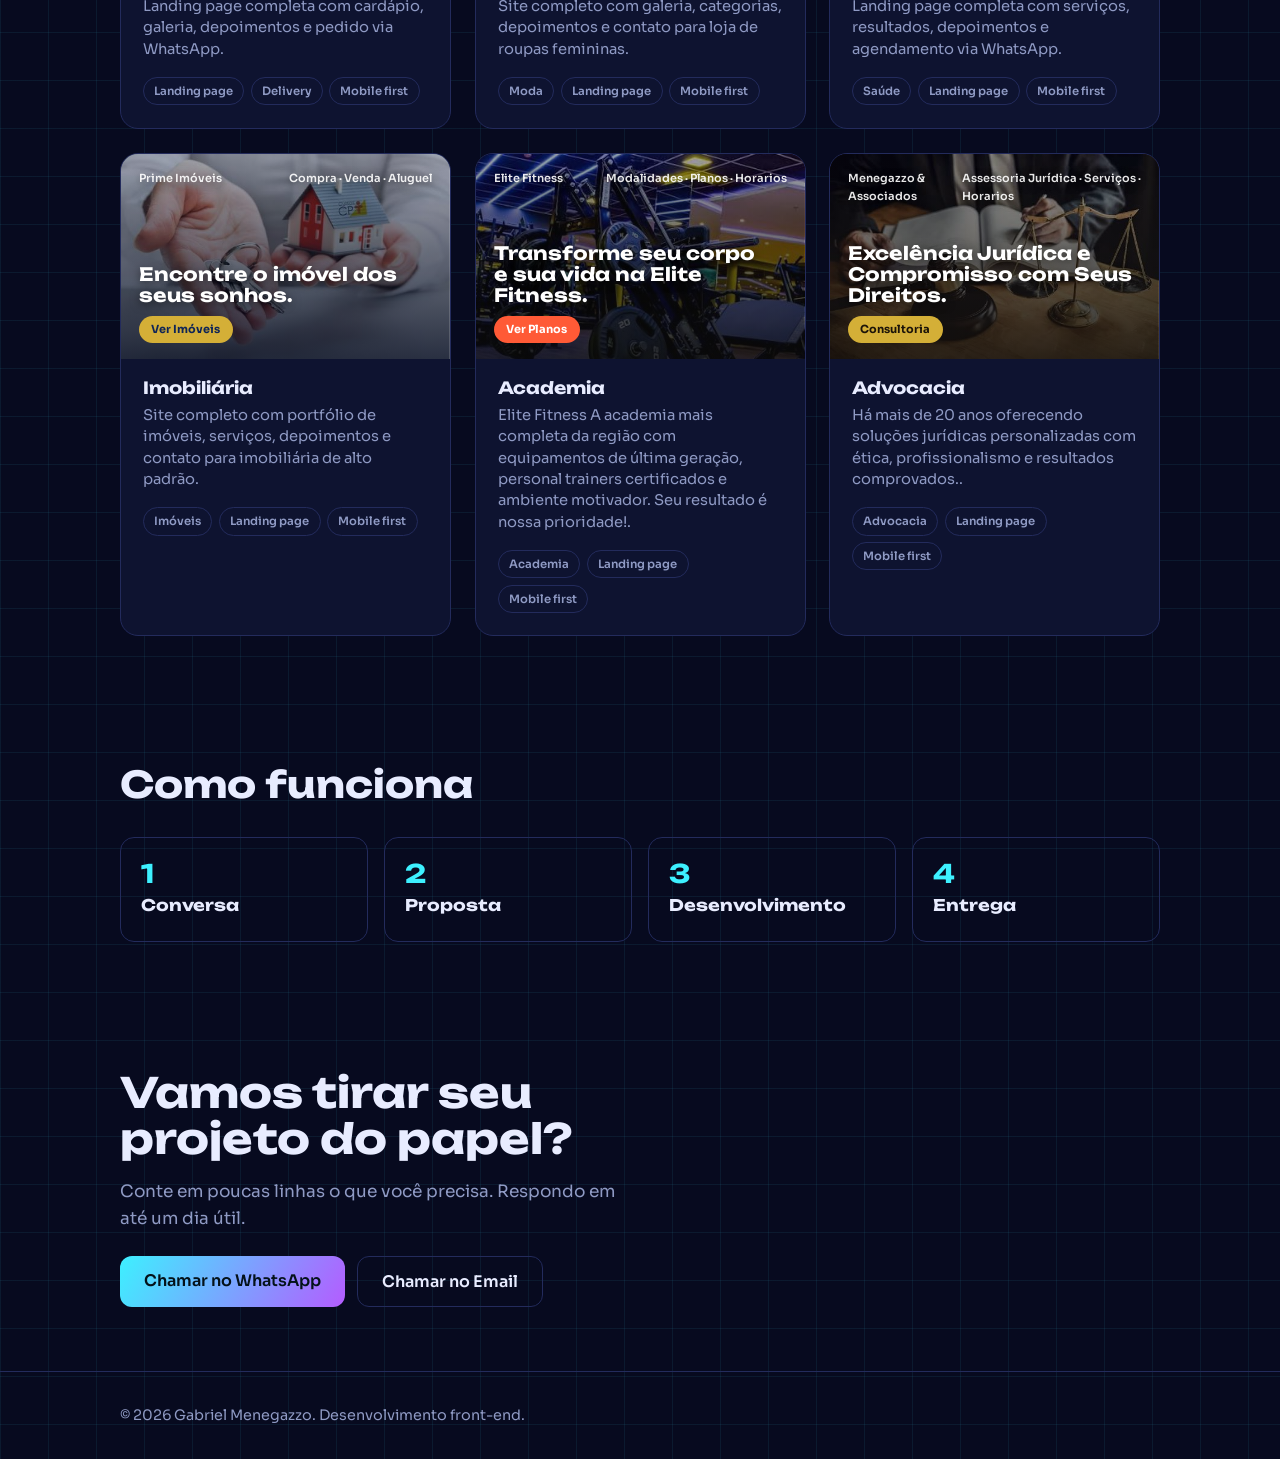
==== commit 87940f55: "24/11/2026.1" ====
--- a/index.html
+++ b/index.html
@@ -19,7 +19,10 @@
   <body>
     <header class="top wrap">
       <a class="logo" href="#"><i></i>Gabriel Menegazzo</a>
-      <a class="btn ghost" href="#contato">Falar comigo</a>
+      <nav class="nav">
+  <a class="btn ghost" href="#projetos">Exemplos de sites</a>
+  <a class="btn ghost" href="#contato">Falar comigo</a>
+</nav>
     </header>
 
     <main>
--- a/style.css
+++ b/style.css
@@ -20,7 +20,7 @@
 }
 html {
   scroll-behavior: smooth;
-  scroll-padding-top: env(safe-area-inset-top, 0px);
+  scroll-padding-top: calc(env(safe-area-inset-top, 0px) + 1rem);
 }
 body {
   margin: 0;
@@ -78,6 +78,20 @@
   justify-content: space-between;
   align-items: center;
   padding: 1.25rem 1.25rem;
+}
+header.top {
+  flex-wrap: wrap;
+  gap: 0.75rem;
+}
+.nav {
+  display: flex;
+  gap: 0.5rem;
+}
+@media (max-width: 560px) {
+  .nav .btn {
+    font-size: 0.85rem;
+    padding: 0.6rem 0.9rem;
+  }
 }
 .logo {
   font:
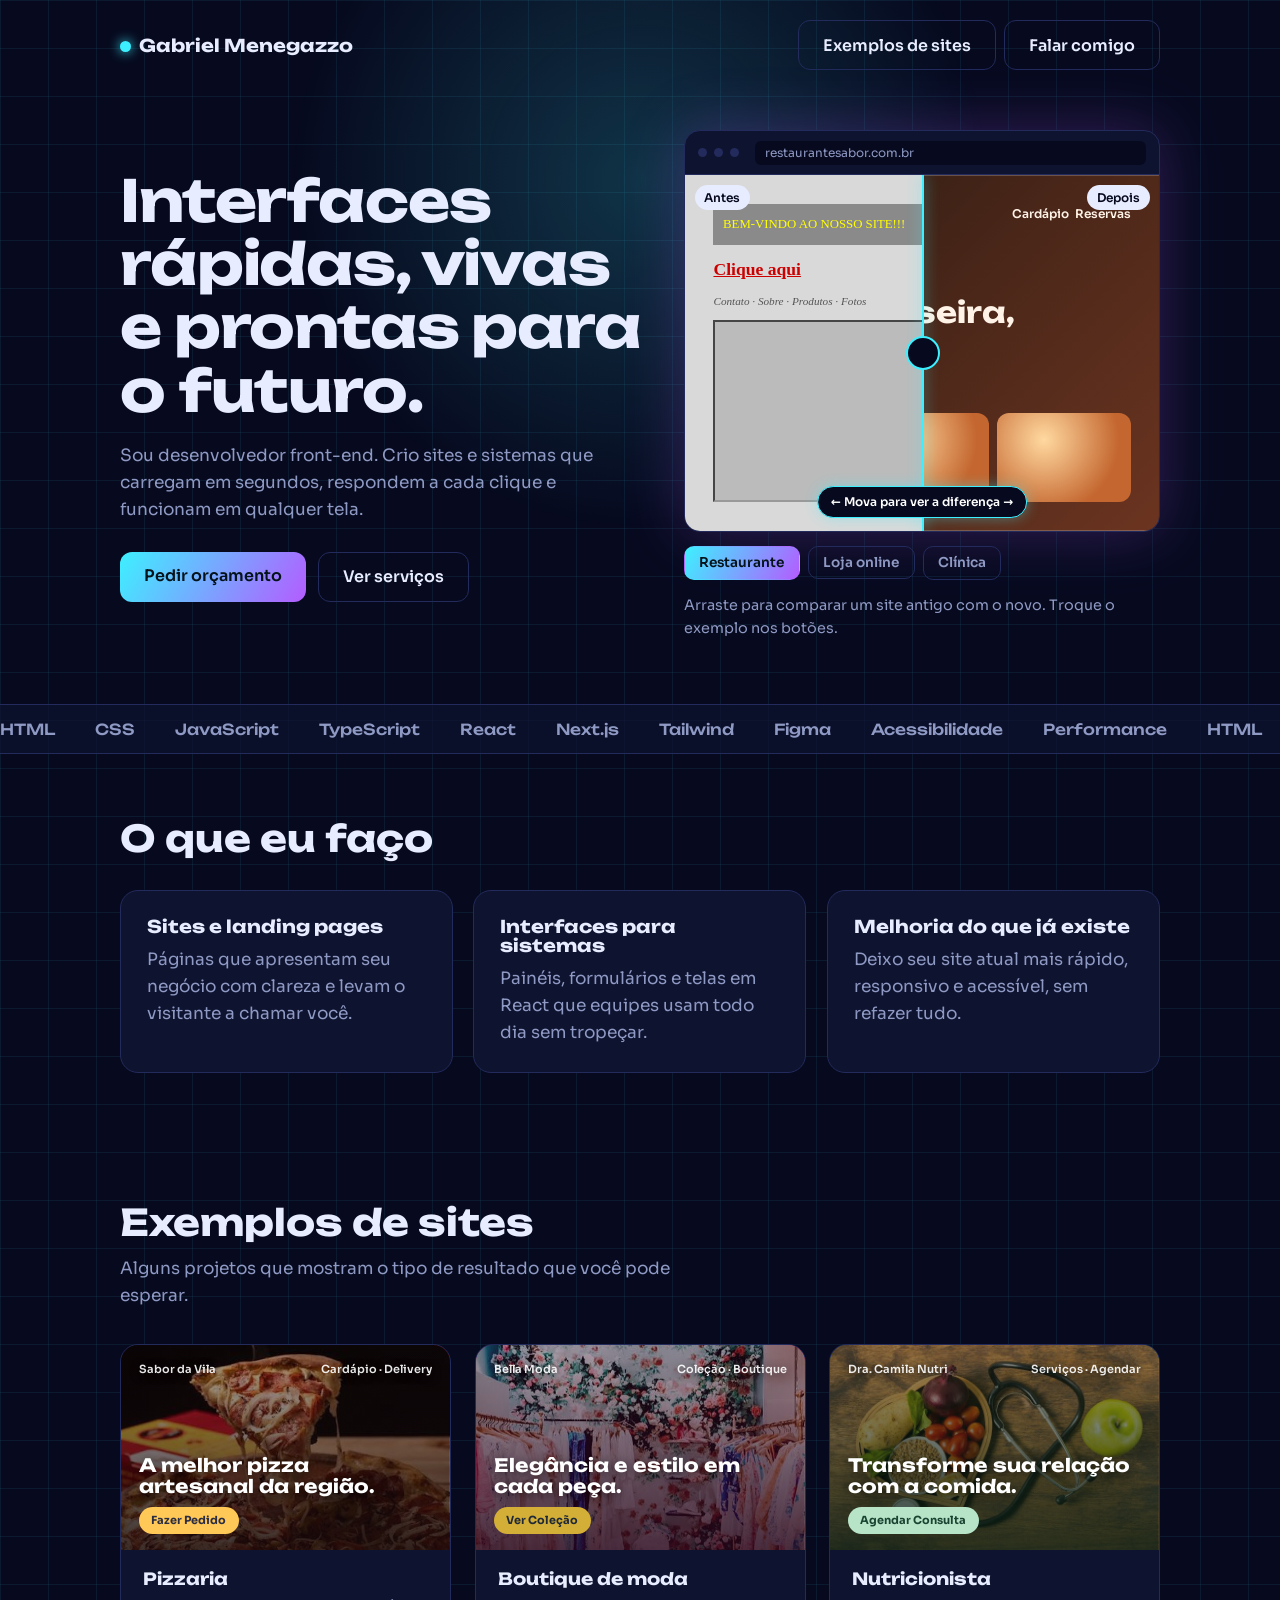
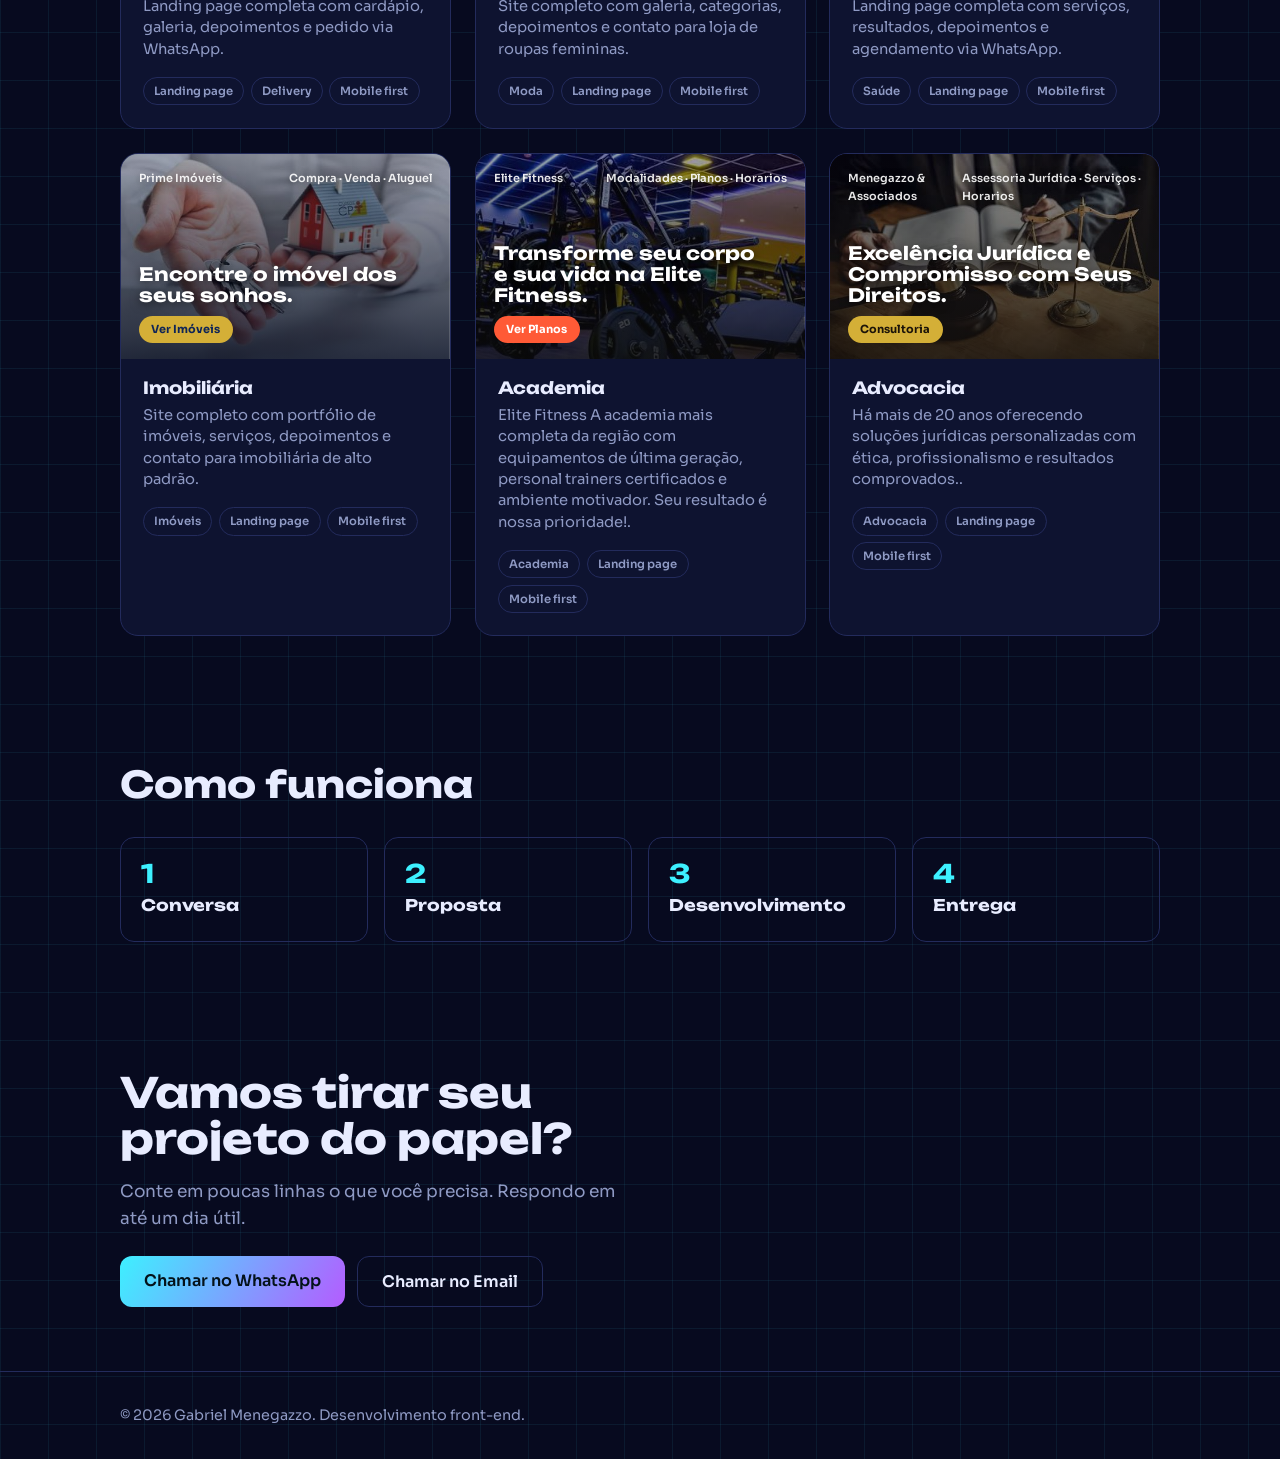
==== commit ac7d12f3: "v.1" ====
--- a/index.html
+++ b/index.html
@@ -63,6 +63,7 @@
                 <span class="tag l">Antes</span
                 ><span class="tag r">Depois</span>
                 <div class="knob"></div>
+                 <span class="dica" id="dica">← Mova para ver a diferença →</span>
                 <input
                   type="range"
                   min="0"
--- a/style.css
+++ b/style.css
@@ -292,6 +292,37 @@
   background: var(--bg);
   border: 2px solid var(--a);
 }
+
+.dica {
+  position: absolute;
+  left: 50%;
+  bottom: 0.8rem;
+  transform: translateX(-50%);
+  padding: 0.35rem 0.8rem;
+  border-radius: 999px;
+  font-size: 0.75rem;
+  font-weight: 600;
+  white-space: nowrap;
+  background: var(--bg);
+  color: #fff;
+  border: 1px solid var(--a);
+  box-shadow: 0 0 14px color-mix(in srgb, var(--a) 40%, transparent);
+  pointer-events: none; /* não atrapalha o arrasto */
+  z-index: 4;           /* acima do input (z-index: 3) */
+  animation: pulsar 1.8s ease-in-out infinite;
+  transition: opacity 0.3s ease;
+}
+.dica.off {
+  opacity: 0;
+}
+@keyframes pulsar {
+  0%, 100% { transform: translateX(-50%) scale(1); }
+  50%      { transform: translateX(-50%) scale(1.06); }
+}
+@media (prefers-reduced-motion: reduce) {
+  .dica { animation: none; }
+}
+
 .cmp:focus-within {
   outline: 3px solid var(--a);
 }
